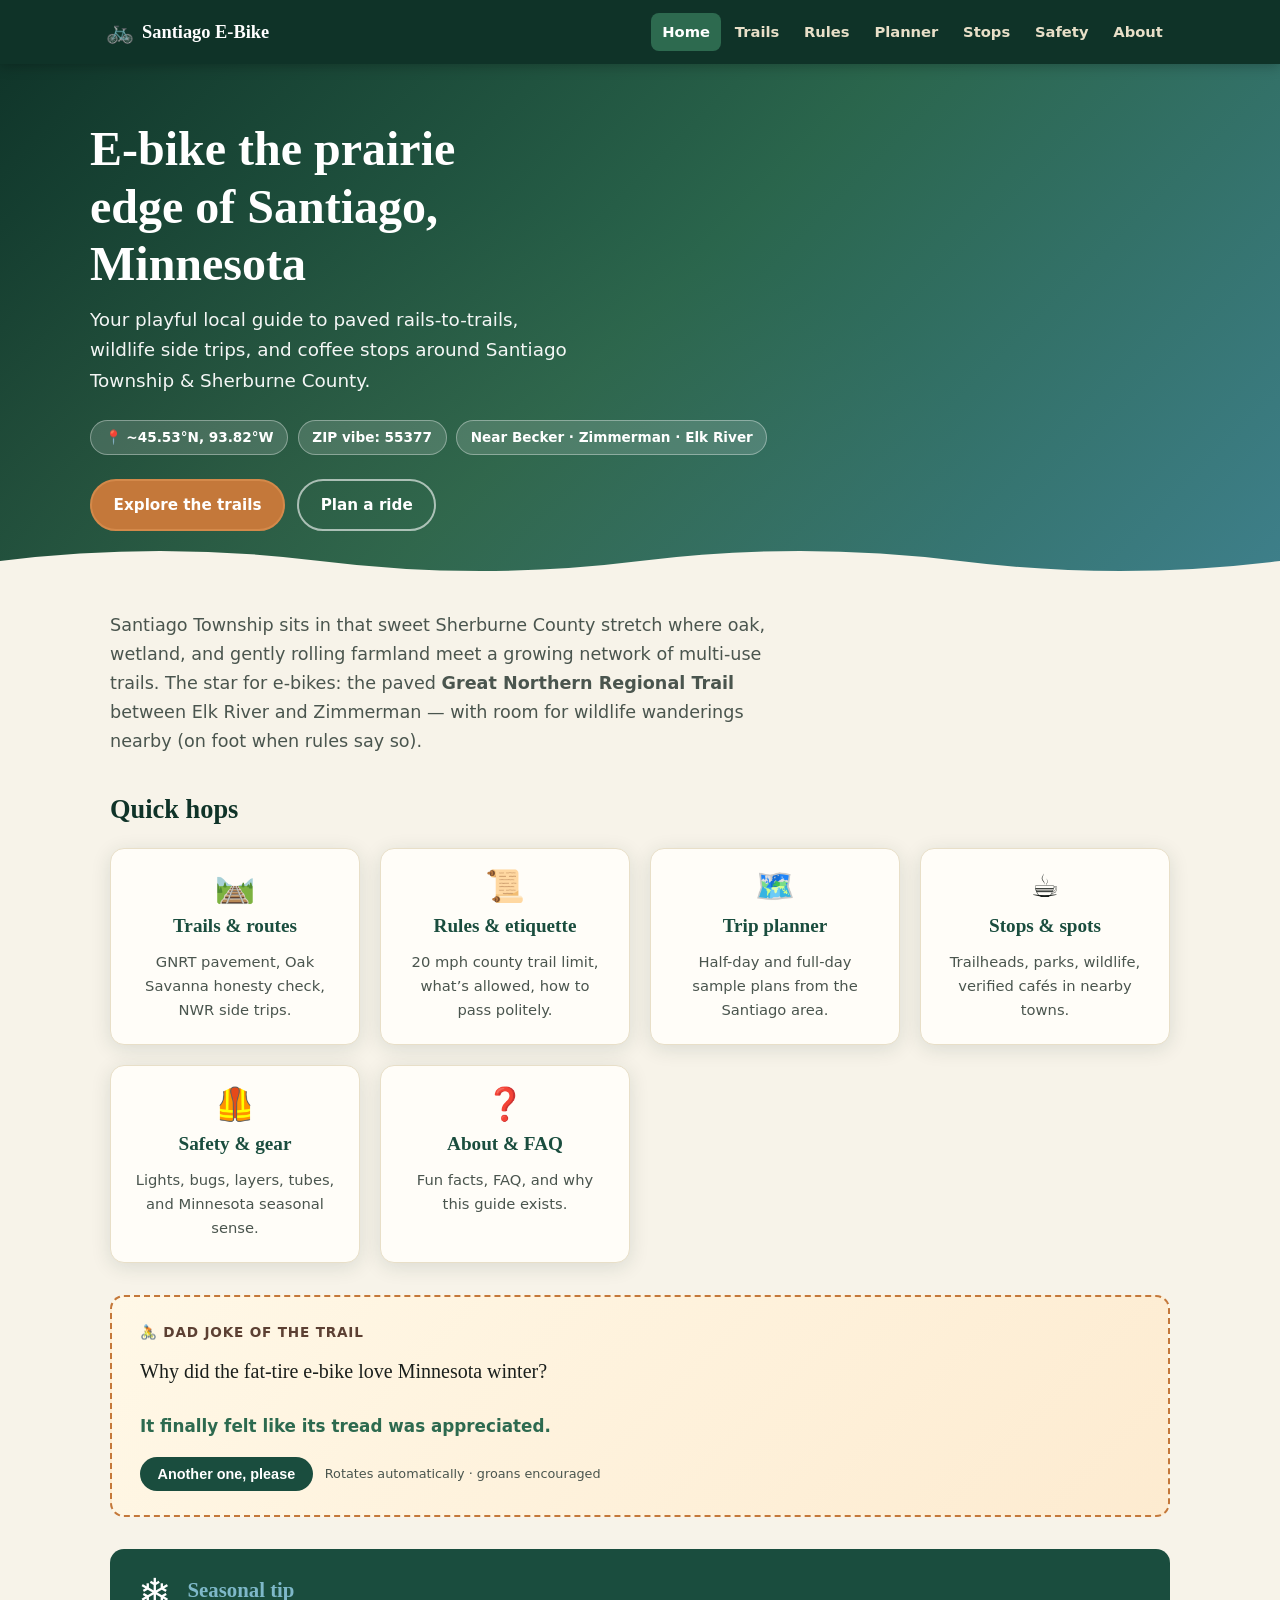
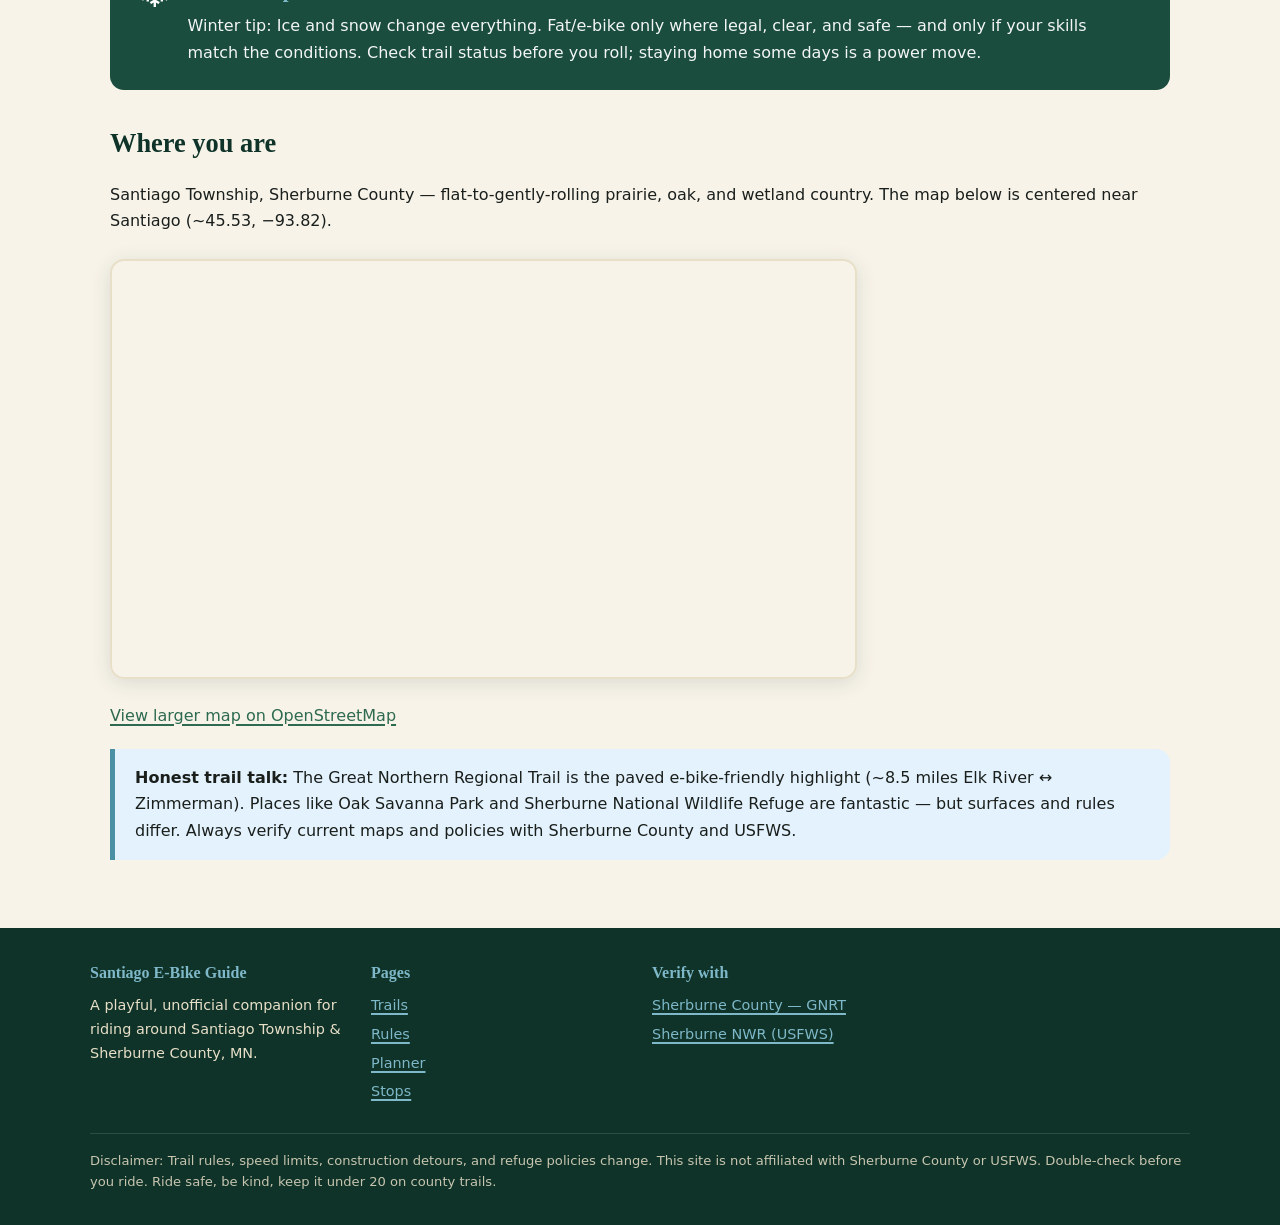
==== index.html @ 82b5d987 "Initial Santiago MN e-bike guide site Static multi-page guide for trails, rules, trip plans, and sto" ====
<!DOCTYPE html>
<html lang="en">
<head>
  <meta charset="UTF-8" />
  <meta name="viewport" content="width=device-width, initial-scale=1" />
  <meta name="description" content="Fun, practical guide to e-biking around Santiago Township and Sherburne County, Minnesota — Great Northern Regional Trail, rules, trip plans, and stops." />
  <title>Santiago E-Bike Guide | Sherburne County, MN</title>
  <link rel="stylesheet" href="styles.css" />
</head>
<body>
  <a class="skip-link" href="#main">Skip to content</a>
  <header class="site-header">
    <div class="nav-inner">
      <a class="logo" href="index.html"><span class="logo-bike" aria-hidden="true">🚲</span> Santiago E-Bike</a>
      <button class="nav-toggle" type="button" aria-expanded="false" aria-controls="site-nav" aria-label="Open menu">☰</button>
      <nav id="site-nav" aria-label="Primary">
        <ul class="nav-list">
          <li><a href="index.html" aria-current="page">Home</a></li>
          <li><a href="trails.html">Trails</a></li>
          <li><a href="rules.html">Rules</a></li>
          <li><a href="planner.html">Planner</a></li>
          <li><a href="stops.html">Stops</a></li>
          <li><a href="safety.html">Safety</a></li>
          <li><a href="about.html">About</a></li>
        </ul>
      </nav>
    </div>
  </header>

  <section class="hero" aria-labelledby="hero-title">
    <div class="hero-inner">
      <h1 id="hero-title">E-bike the prairie edge of Santiago, Minnesota</h1>
      <p class="tagline">Your playful local guide to paved rails-to-trails, wildlife side trips, and coffee stops around Santiago Township &amp; Sherburne County.</p>
      <div class="hero-meta">
        <span class="pill">📍 ~45.53°N, 93.82°W</span>
        <span class="pill">ZIP vibe: 55377</span>
        <span class="pill">Near Becker · Zimmerman · Elk River</span>
      </div>
      <div class="btn-row">
        <a class="btn btn-primary" href="trails.html">Explore the trails</a>
        <a class="btn btn-ghost" href="planner.html">Plan a ride</a>
      </div>
    </div>
  </section>

  <main id="main">
    <div class="wrap">
      <p class="lead">Santiago Township sits in that sweet Sherburne County stretch where oak, wetland, and gently rolling farmland meet a growing network of multi-use trails. The star for e-bikes: the paved <strong>Great Northern Regional Trail</strong> between Elk River and Zimmerman — with room for wildlife wanderings nearby (on foot when rules say so).</p>

      <h2>Quick hops</h2>
      <div class="grid grid-3 quick-links">
        <article class="card">
          <div class="card-icon" aria-hidden="true">🛤️</div>
          <h3><a href="trails.html">Trails &amp; routes</a></h3>
          <p>GNRT pavement, Oak Savanna honesty check, NWR side trips.</p>
        </article>
        <article class="card">
          <div class="card-icon" aria-hidden="true">📜</div>
          <h3><a href="rules.html">Rules &amp; etiquette</a></h3>
          <p>20 mph county trail limit, what’s allowed, how to pass politely.</p>
        </article>
        <article class="card">
          <div class="card-icon" aria-hidden="true">🗺️</div>
          <h3><a href="planner.html">Trip planner</a></h3>
          <p>Half-day and full-day sample plans from the Santiago area.</p>
        </article>
        <article class="card">
          <div class="card-icon" aria-hidden="true">☕</div>
          <h3><a href="stops.html">Stops &amp; spots</a></h3>
          <p>Trailheads, parks, wildlife, verified cafés in nearby towns.</p>
        </article>
        <article class="card">
          <div class="card-icon" aria-hidden="true">🦺</div>
          <h3><a href="safety.html">Safety &amp; gear</a></h3>
          <p>Lights, bugs, layers, tubes, and Minnesota seasonal sense.</p>
        </article>
        <article class="card">
          <div class="card-icon" aria-hidden="true">❓</div>
          <h3><a href="about.html">About &amp; FAQ</a></h3>
          <p>Fun facts, FAQ, and why this guide exists.</p>
        </article>
      </div>

      <div class="joke-box" role="region" aria-label="Dad joke of the trail" aria-live="polite">
        <p id="joke-setup" class="joke-text"></p>
        <p id="joke-punch" class="joke-punch"></p>
        <div class="joke-controls">
          <button type="button" class="joke-btn" id="joke-next">Another one, please</button>
          <span class="joke-hint">Rotates automatically · groans encouraged</span>
        </div>
      </div>

      <div class="seasonal" id="seasonal-tip">
        <div class="seasonal-icon" aria-hidden="true">🍂</div>
        <div>
          <h2>Seasonal tip</h2>
          <p id="seasonal-copy">Fall is prime time: cooler temps, fewer skeeters, and oak colors along the Great Northern. Pack a light layer, watch for leaf-slick pavement, and enjoy the prairie light. Spring? Expect mud on soft surfaces. Summer? Bug spray is not optional. Winter fat/e-bike only where legal, clear, and safe.</p>
        </div>
      </div>

      <h2>Where you are</h2>
      <p>Santiago Township, Sherburne County — flat-to-gently-rolling prairie, oak, and wetland country. The map below is centered near Santiago (~45.53, −93.82).</p>
      <div class="map-embed">
        <iframe
          title="OpenStreetMap centered on Santiago Township, Minnesota"
          loading="lazy"
          referrerpolicy="no-referrer-when-downgrade"
          src="https://www.openstreetmap.org/export/embed.html?bbox=-94.02%2C45.43%2C-93.62%2C45.63&amp;layer=mapnik&amp;marker=45.53%2C-93.82">
        </iframe>
      </div>
      <p><a href="https://www.openstreetmap.org/?mlat=45.53&amp;mlon=-93.82#map=11/45.53/-93.82" rel="noopener noreferrer" target="_blank">View larger map on OpenStreetMap</a></p>

      <div class="callout info">
        <strong>Honest trail talk:</strong> The Great Northern Regional Trail is the paved e-bike-friendly highlight (~8.5 miles Elk River ↔ Zimmerman). Places like Oak Savanna Park and Sherburne National Wildlife Refuge are fantastic — but surfaces and rules differ. Always verify current maps and policies with Sherburne County and USFWS.
      </div>
    </div>
  </main>

  <footer class="site-footer">
    <div class="wrap">
      <div>
        <h3>Santiago E-Bike Guide</h3>
        <p>A playful, unofficial companion for riding around Santiago Township &amp; Sherburne County, MN.</p>
      </div>
      <div>
        <h3>Pages</h3>
        <ul class="footer-nav">
          <li><a href="trails.html">Trails</a></li>
          <li><a href="rules.html">Rules</a></li>
          <li><a href="planner.html">Planner</a></li>
          <li><a href="stops.html">Stops</a></li>
        </ul>
      </div>
      <div>
        <h3>Verify with</h3>
        <ul class="footer-nav">
          <li><a href="https://www.co.sherburne.mn.us/1393/Great-Northern-Regional-Trail" rel="noopener noreferrer" target="_blank">Sherburne County — GNRT</a></li>
          <li><a href="https://www.fws.gov/refuge/sherburne" rel="noopener noreferrer" target="_blank">Sherburne NWR (USFWS)</a></li>
        </ul>
      </div>
      <p class="disclaimer">Disclaimer: Trail rules, speed limits, construction detours, and refuge policies change. This site is not affiliated with Sherburne County or USFWS. Double-check before you ride. Ride safe, be kind, keep it under 20 on county trails.</p>
    </div>
  </footer>
  <script src="nav.js"></script>
  <script src="jokes.js"></script>
  <script>
    (function () {
      var m = new Date().getMonth();
      var copy = document.getElementById("seasonal-copy");
      var icon = document.querySelector(".seasonal-icon");
      if (!copy) return;
      if (m >= 2 && m <= 4) {
        icon.textContent = "🌱";
        copy.textContent = "Spring tip: Pavement on the Great Northern is your friend; soft trails can be muddy after thaw. Watch for standing water near wetlands and bring a spare layer — Minnesota spring loves plot twists.";
      } else if (m >= 5 && m <= 7) {
        icon.textContent = "☀️";
        copy.textContent = "Summer tip: Heat + mosquitoes are the real climbs around here. Start early, pack water and DEET (or your preferred defense), and ease speed near busy walkers. Shade pockets along the GNRT feel like gifts.";
      } else if (m >= 8 && m <= 10) {
        icon.textContent = "🍂";
        copy.textContent = "Fall tip: Prime e-bike season — cooler temps, fewer bugs, oak colors. Watch for leaf-slick pavement and earlier dusk; bring lights. Perfect window for a GNRT out-and-back plus a café stop.";
      } else {
        icon.textContent = "❄️";
        copy.textContent = "Winter tip: Ice and snow change everything. Fat/e-bike only where legal, clear, and safe — and only if your skills match the conditions. Check trail status before you roll; staying home some days is a power move.";
      }
    })();
  </script>
</body>
</html>
---- styles.css ----
/* Santiago E-Bike Guide — Minnesota prairie greens, sky blues, warm trail accents */
:root {
  --pine: #1a4d3e;
  --pine-deep: #0f3328;
  --moss: #2d6a4f;
  --sage: #40916c;
  --sky: #4a90a4;
  --sky-light: #7eb8c9;
  --cream: #f7f3e9;
  --sand: #e8dfc8;
  --trail: #c4783a;
  --trail-hot: #d4894a;
  --bark: #5c4033;
  --ink: #1a1f1c;
  --muted: #4a554e;
  --white: #ffffff;
  --card: #fffdf8;
  --shadow: 0 4px 20px rgba(15, 51, 40, 0.12);
  --radius: 14px;
  --nav-h: 64px;
  --font: "Segoe UI", system-ui, -apple-system, sans-serif;
  --display: Georgia, "Palatino Linotype", "Book Antiqua", serif;
}

*, *::before, *::after { box-sizing: border-box; margin: 0; padding: 0; }

html { scroll-behavior: smooth; }

body {
  font-family: var(--font);
  color: var(--ink);
  background: var(--cream);
  line-height: 1.65;
  min-height: 100vh;
  display: flex;
  flex-direction: column;
}

img { max-width: 100%; height: auto; display: block; }
a { color: var(--moss); text-decoration-thickness: 2px; text-underline-offset: 3px; }
a:hover { color: var(--trail); }
a:focus-visible, button:focus-visible, summary:focus-visible {
  outline: 3px solid var(--trail);
  outline-offset: 3px;
}

.skip-link {
  position: absolute;
  left: -9999px;
  top: 0;
  background: var(--pine);
  color: var(--white);
  padding: 0.75rem 1.25rem;
  z-index: 1000;
  border-radius: 0 0 8px 0;
}
.skip-link:focus { left: 0; }

/* ——— Sticky nav ——— */
.site-header {
  position: sticky;
  top: 0;
  z-index: 100;
  background: var(--pine-deep);
  color: var(--white);
  box-shadow: 0 2px 12px rgba(0,0,0,0.25);
}

.nav-inner {
  max-width: 1100px;
  margin: 0 auto;
  padding: 0 1rem;
  height: var(--nav-h);
  display: flex;
  align-items: center;
  justify-content: space-between;
  gap: 1rem;
}

.logo {
  font-family: var(--display);
  font-size: 1.15rem;
  font-weight: 700;
  color: var(--white);
  text-decoration: none;
  display: flex;
  align-items: center;
  gap: 0.5rem;
  white-space: nowrap;
}
.logo:hover { color: var(--sky-light); }
.logo-bike { font-size: 1.4rem; }

.nav-toggle {
  display: none;
  background: transparent;
  border: 2px solid var(--sky-light);
  color: var(--white);
  padding: 0.4rem 0.7rem;
  border-radius: 8px;
  cursor: pointer;
  font-size: 1.1rem;
  line-height: 1;
}

.nav-toggle[aria-expanded="true"] { background: var(--moss); }

.nav-list {
  display: flex;
  list-style: none;
  gap: 0.15rem;
  flex-wrap: wrap;
  align-items: center;
}

.nav-list a {
  color: var(--sand);
  text-decoration: none;
  padding: 0.45rem 0.7rem;
  border-radius: 8px;
  font-size: 0.92rem;
  font-weight: 600;
  display: block;
}
.nav-list a:hover,
.nav-list a[aria-current="page"] {
  background: var(--moss);
  color: var(--white);
}

@media (max-width: 860px) {
  .nav-toggle { display: block; }
  .nav-list {
    display: none;
    position: absolute;
    top: var(--nav-h);
    left: 0;
    right: 0;
    background: var(--pine);
    flex-direction: column;
    padding: 0.75rem;
    gap: 0.25rem;
    box-shadow: 0 8px 20px rgba(0,0,0,0.3);
  }
  .nav-list.open { display: flex; }
  .nav-list a { padding: 0.75rem 1rem; width: 100%; }
}

/* ——— Layout ——— */
main { flex: 1; }
.wrap {
  max-width: 1100px;
  margin: 0 auto;
  padding: 2rem 1.25rem 3rem;
}

.hero {
  background:
    linear-gradient(135deg, rgba(15,51,40,0.92) 0%, rgba(45,106,79,0.85) 50%, rgba(74,144,164,0.75) 100%),
    radial-gradient(ellipse at 20% 80%, rgba(196,120,58,0.35), transparent 50%),
    var(--pine);
  color: var(--white);
  padding: 3.5rem 1.25rem 3rem;
  position: relative;
  overflow: hidden;
}
.hero::after {
  content: "";
  position: absolute;
  bottom: -2px;
  left: 0;
  right: 0;
  height: 40px;
  background: url("data:image/svg+xml,%3Csvg xmlns='http://www.w3.org/2000/svg' viewBox='0 0 1200 40' preserveAspectRatio='none'%3E%3Cpath d='M0,20 Q150,0 300,20 T600,20 T900,20 T1200,20 L1200,40 L0,40 Z' fill='%23f7f3e9'/%3E%3C/svg%3E") no-repeat bottom / 100% 100%;
}
.hero-inner { max-width: 1100px; margin: 0 auto; position: relative; z-index: 1; }
.hero h1 {
  font-family: var(--display);
  font-size: clamp(1.9rem, 4.5vw, 3rem);
  line-height: 1.2;
  margin-bottom: 0.75rem;
  max-width: 18ch;
}
.hero .tagline {
  font-size: 1.15rem;
  max-width: 42ch;
  opacity: 0.95;
  margin-bottom: 1.5rem;
}
.hero-meta {
  display: flex;
  flex-wrap: wrap;
  gap: 0.6rem;
  margin-bottom: 1.5rem;
}
.pill {
  background: rgba(255,255,255,0.15);
  border: 1px solid rgba(255,255,255,0.35);
  padding: 0.35rem 0.85rem;
  border-radius: 999px;
  font-size: 0.85rem;
  font-weight: 600;
}
.btn-row { display: flex; flex-wrap: wrap; gap: 0.75rem; }
.btn {
  display: inline-block;
  padding: 0.7rem 1.35rem;
  border-radius: 999px;
  font-weight: 700;
  text-decoration: none;
  border: 2px solid transparent;
  cursor: pointer;
  font-size: 0.95rem;
  transition: transform 0.15s, background 0.15s;
}
.btn:hover { transform: translateY(-2px); }
.btn-primary {
  background: var(--trail);
  color: var(--white);
  border-color: var(--trail-hot);
}
.btn-primary:hover { background: var(--trail-hot); color: var(--white); }
.btn-ghost {
  background: transparent;
  color: var(--white);
  border-color: rgba(255,255,255,0.6);
}
.btn-ghost:hover { background: rgba(255,255,255,0.12); color: var(--white); }
.btn-outline {
  background: transparent;
  color: var(--pine);
  border-color: var(--pine);
}
.btn-outline:hover { background: var(--pine); color: var(--white); }

.page-hero {
  background: linear-gradient(120deg, var(--pine-deep), var(--moss));
  color: var(--white);
  padding: 2.25rem 1.25rem 2rem;
}
.page-hero .wrap { padding-top: 0; padding-bottom: 0; }
.page-hero h1 {
  font-family: var(--display);
  font-size: clamp(1.6rem, 3.5vw, 2.4rem);
  margin-bottom: 0.4rem;
}
.page-hero p { opacity: 0.92; max-width: 55ch; }

h2 {
  font-family: var(--display);
  color: var(--pine-deep);
  font-size: 1.65rem;
  margin: 2rem 0 1rem;
}
h3 {
  font-family: var(--display);
  color: var(--pine);
  font-size: 1.2rem;
  margin: 0 0 0.5rem;
}

.lead { font-size: 1.1rem; color: var(--muted); max-width: 60ch; margin-bottom: 1.5rem; }

.grid {
  display: grid;
  gap: 1.25rem;
}
.grid-2 { grid-template-columns: repeat(auto-fit, minmax(280px, 1fr)); }
.grid-3 { grid-template-columns: repeat(auto-fit, minmax(240px, 1fr)); }

.card {
  background: var(--card);
  border: 1px solid var(--sand);
  border-radius: var(--radius);
  padding: 1.35rem 1.4rem;
  box-shadow: var(--shadow);
  transition: transform 0.15s, box-shadow 0.15s;
}
.card:hover { transform: translateY(-3px); box-shadow: 0 8px 28px rgba(15,51,40,0.16); }
.card-icon {
  font-size: 2rem;
  margin-bottom: 0.5rem;
  line-height: 1;
}
.card h3 a { text-decoration: none; color: inherit; }
.card h3 a:hover { color: var(--trail); }
.card .badge {
  display: inline-block;
  font-size: 0.75rem;
  font-weight: 700;
  text-transform: uppercase;
  letter-spacing: 0.04em;
  padding: 0.2rem 0.55rem;
  border-radius: 6px;
  margin-bottom: 0.6rem;
}
.badge-paved { background: #d4edda; color: #155724; }
.badge-natural { background: #fff3cd; color: #856404; }
.badge-mix { background: #cce5ff; color: #004085; }
.badge-check { background: #e2e3e5; color: #383d41; }

.meta-list {
  list-style: none;
  margin: 0.75rem 0;
  font-size: 0.92rem;
  color: var(--muted);
}
.meta-list li {
  padding: 0.25rem 0;
  padding-left: 1.4rem;
  position: relative;
}
.meta-list li::before {
  content: "→";
  position: absolute;
  left: 0;
  color: var(--trail);
  font-weight: 700;
}

.quick-links .card { text-align: center; }
.quick-links .card p { font-size: 0.92rem; color: var(--muted); }

/* Dad joke widget */
.joke-box {
  background: linear-gradient(135deg, #fff8e7, #fdebd0);
  border: 2px dashed var(--trail);
  border-radius: var(--radius);
  padding: 1.5rem 1.75rem;
  margin: 2rem 0;
  position: relative;
}
.joke-box::before {
  content: "🚴 Dad Joke of the Trail";
  display: block;
  font-weight: 800;
  color: var(--bark);
  font-size: 0.85rem;
  text-transform: uppercase;
  letter-spacing: 0.06em;
  margin-bottom: 0.75rem;
}
.joke-text {
  font-family: var(--display);
  font-size: 1.25rem;
  color: var(--ink);
  margin-bottom: 0.5rem;
  min-height: 2.5em;
}
.joke-punch {
  font-size: 1.05rem;
  color: var(--moss);
  font-weight: 600;
  min-height: 1.5em;
}
.joke-controls {
  margin-top: 1rem;
  display: flex;
  gap: 0.75rem;
  flex-wrap: wrap;
  align-items: center;
}
.joke-btn {
  background: var(--pine);
  color: var(--white);
  border: none;
  padding: 0.55rem 1.1rem;
  border-radius: 999px;
  font-weight: 700;
  cursor: pointer;
  font-size: 0.9rem;
}
.joke-btn:hover { background: var(--moss); }
.joke-hint { font-size: 0.8rem; color: var(--muted); }

.seasonal {
  background: var(--pine);
  color: var(--white);
  border-radius: var(--radius);
  padding: 1.5rem 1.75rem;
  display: grid;
  gap: 1rem;
  grid-template-columns: auto 1fr;
  align-items: start;
}
.seasonal-icon { font-size: 2.5rem; line-height: 1; }
.seasonal h2 { color: var(--sky-light); margin: 0 0 0.4rem; font-size: 1.3rem; }
.seasonal p { margin: 0; opacity: 0.95; }

.map-embed {
  border-radius: var(--radius);
  overflow: hidden;
  border: 2px solid var(--sand);
  box-shadow: var(--shadow);
  margin: 1.5rem 0;
  aspect-ratio: 16 / 9;
  max-height: 420px;
}
.map-embed iframe {
  width: 100%;
  height: 100%;
  border: 0;
  min-height: 280px;
}

.callout {
  background: #e8f5e9;
  border-left: 5px solid var(--sage);
  padding: 1rem 1.25rem;
  border-radius: 0 var(--radius) var(--radius) 0;
  margin: 1.25rem 0;
}
.callout.warn {
  background: #fff8e1;
  border-left-color: var(--trail);
}
.callout.info {
  background: #e3f2fd;
  border-left-color: var(--sky);
}

.plan {
  border-top: 4px solid var(--trail);
}
.plan-steps {
  counter-reset: step;
  list-style: none;
  margin: 1rem 0;
}
.plan-steps li {
  counter-increment: step;
  padding: 0.75rem 0 0.75rem 3rem;
  position: relative;
  border-bottom: 1px solid var(--sand);
}
.plan-steps li::before {
  content: counter(step);
  position: absolute;
  left: 0;
  top: 0.7rem;
  width: 2rem;
  height: 2rem;
  background: var(--moss);
  color: white;
  border-radius: 50%;
  display: flex;
  align-items: center;
  justify-content: center;
  font-weight: 800;
  font-size: 0.9rem;
}

.checklist {
  list-style: none;
  columns: 2;
  column-gap: 2rem;
}
.checklist li {
  break-inside: avoid;
  padding: 0.4rem 0 0.4rem 1.75rem;
  position: relative;
}
.checklist li::before {
  content: "✓";
  position: absolute;
  left: 0;
  color: var(--sage);
  font-weight: 800;
}
@media (max-width: 560px) {
  .checklist { columns: 1; }
  .seasonal { grid-template-columns: 1fr; }
}

.faq details {
  background: var(--card);
  border: 1px solid var(--sand);
  border-radius: 10px;
  margin-bottom: 0.6rem;
  padding: 0.85rem 1.1rem;
}
.faq summary {
  font-weight: 700;
  cursor: pointer;
  color: var(--pine);
}
.faq details[open] summary { margin-bottom: 0.5rem; }
.faq details p { color: var(--muted); }

.fun-facts {
  display: grid;
  gap: 1rem;
  grid-template-columns: repeat(auto-fit, minmax(200px, 1fr));
}
.fun-fact {
  background: var(--pine);
  color: var(--white);
  border-radius: var(--radius);
  padding: 1.25rem;
  text-align: center;
}
.fun-fact strong {
  display: block;
  font-size: 1.8rem;
  font-family: var(--display);
  color: var(--sky-light);
  margin-bottom: 0.25rem;
}

table.rules {
  width: 100%;
  border-collapse: collapse;
  background: var(--card);
  border-radius: var(--radius);
  overflow: hidden;
  box-shadow: var(--shadow);
  margin: 1rem 0 1.5rem;
}
table.rules th,
table.rules td {
  text-align: left;
  padding: 0.85rem 1rem;
  border-bottom: 1px solid var(--sand);
}
table.rules th {
  background: var(--pine);
  color: var(--white);
  font-size: 0.9rem;
}
table.rules tr:last-child td { border-bottom: none; }
table.rules .yes { color: #155724; font-weight: 700; }
table.rules .no { color: #721c24; font-weight: 700; }

.site-footer {
  background: var(--pine-deep);
  color: var(--sand);
  padding: 2rem 1.25rem;
  margin-top: auto;
  font-size: 0.9rem;
}
.site-footer .wrap {
  padding: 0;
  display: grid;
  gap: 1.5rem;
  grid-template-columns: repeat(auto-fit, minmax(220px, 1fr));
}
.site-footer h3 { color: var(--sky-light); font-size: 1rem; margin-bottom: 0.5rem; }
.site-footer a { color: var(--sky-light); }
.site-footer a:hover { color: var(--white); }
.site-footer .disclaimer {
  grid-column: 1 / -1;
  border-top: 1px solid rgba(255,255,255,0.15);
  padding-top: 1rem;
  font-size: 0.82rem;
  opacity: 0.85;
}
.footer-nav { list-style: none; }
.footer-nav li { margin: 0.3rem 0; }

.sr-only {
  position: absolute;
  width: 1px;
  height: 1px;
  padding: 0;
  margin: -1px;
  overflow: hidden;
  clip: rect(0,0,0,0);
  border: 0;
}
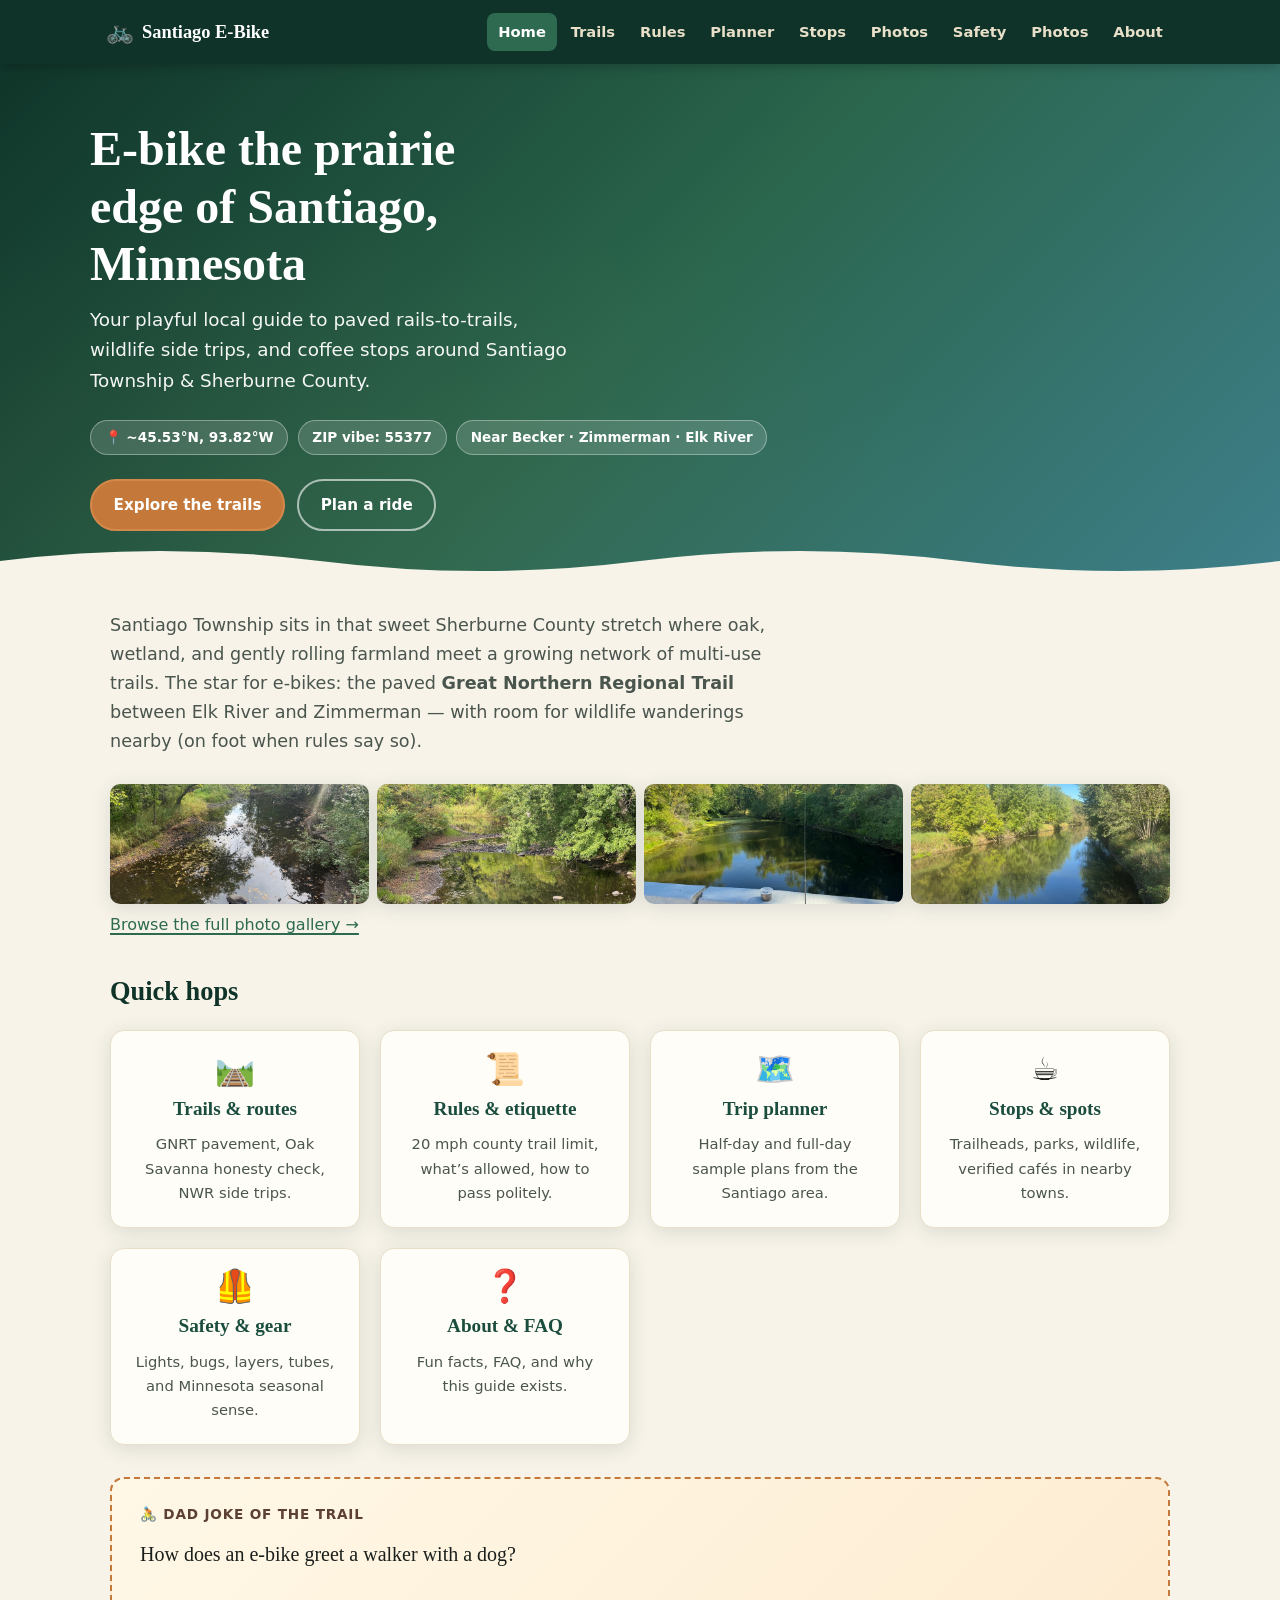
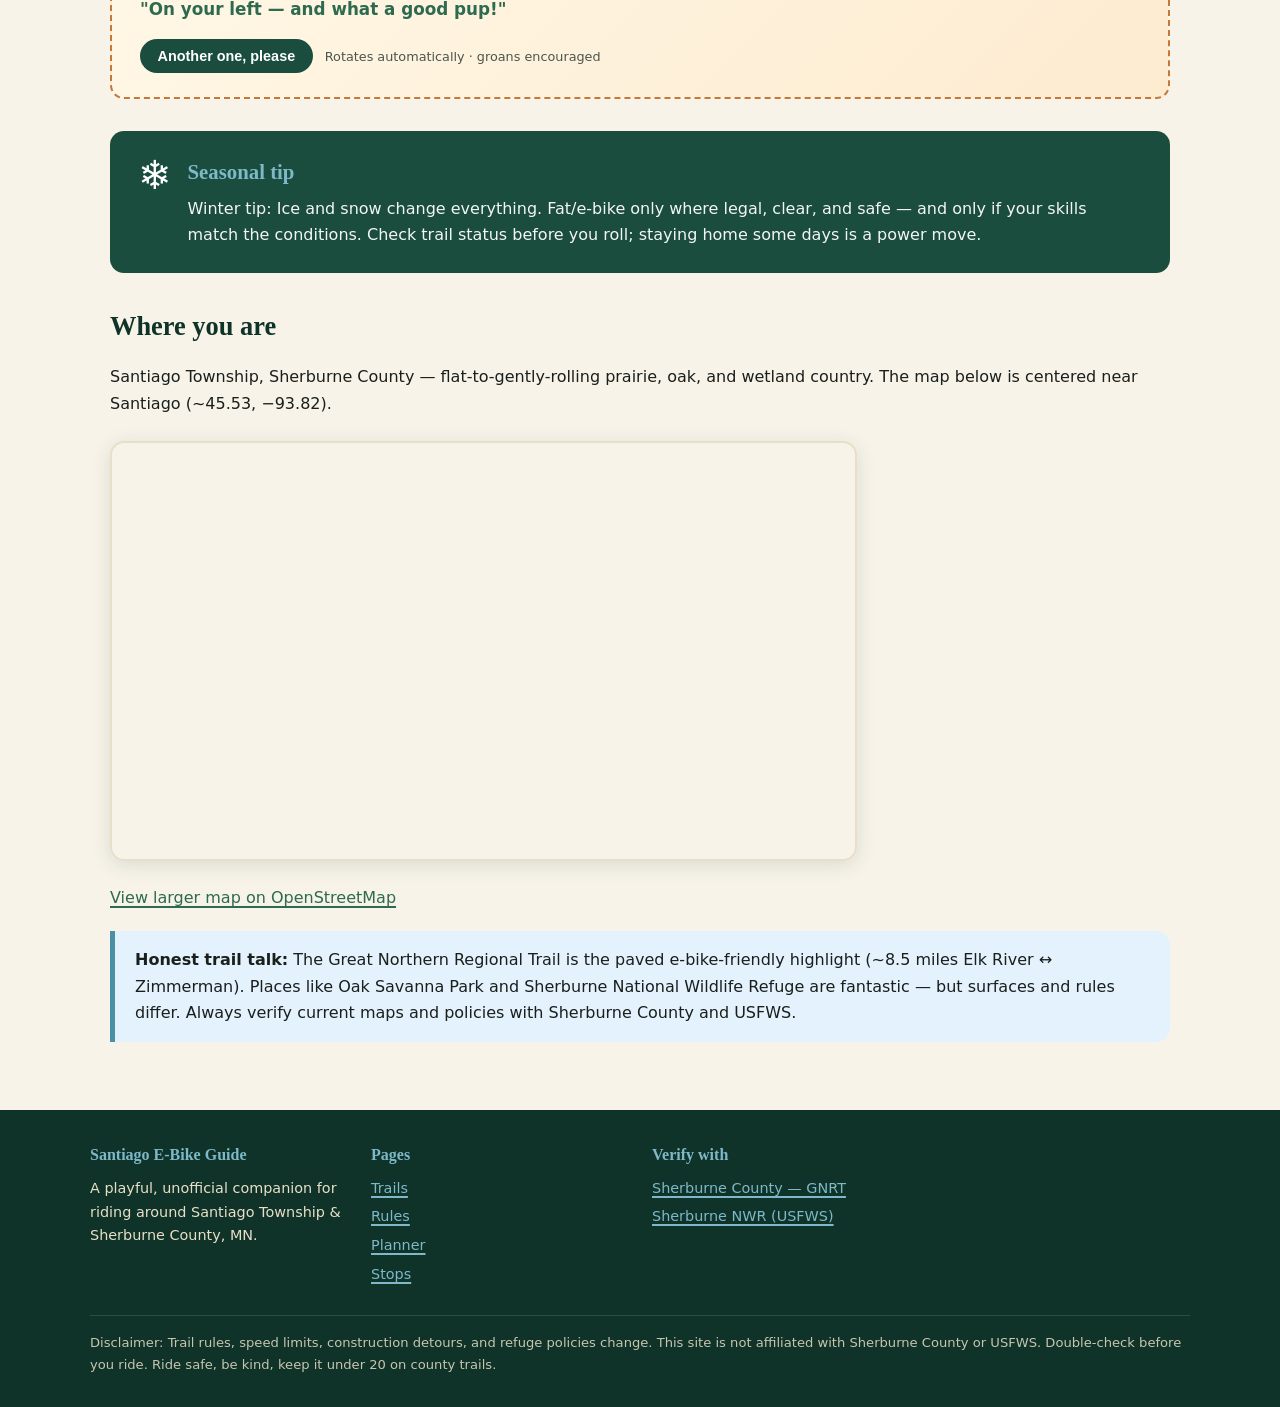
==== commit f551569d: "Add local photo gallery from ride photos Compress and publish four user photos with a Photos page, h" ====
--- a/index.html
+++ b/index.html
@@ -20,7 +20,9 @@
           <li><a href="rules.html">Rules</a></li>
           <li><a href="planner.html">Planner</a></li>
           <li><a href="stops.html">Stops</a></li>
+          <li><a href="photos.html">Photos</a></li>
           <li><a href="safety.html">Safety</a></li>
+          <li><a href="photos.html">Photos</a></li>
           <li><a href="about.html">About</a></li>
         </ul>
       </nav>
@@ -46,6 +48,15 @@
   <main id="main">
     <div class="wrap">
       <p class="lead">Santiago Township sits in that sweet Sherburne County stretch where oak, wetland, and gently rolling farmland meet a growing network of multi-use trails. The star for e-bikes: the paved <strong>Great Northern Regional Trail</strong> between Elk River and Zimmerman — with room for wildlife wanderings nearby (on foot when rules say so).</p>
+
+      <div class="hero-photo-strip" aria-label="Photo highlights">
+        <a href="photos.html"><img src="photos/creek-sunbeam.jpg" alt="Creek with sunbeam through trees" width="400" height="300" loading="lazy" /></a>
+        <a href="photos.html"><img src="photos/creek-woods.jpg" alt="Wooded stream reflecting green leaves" width="400" height="300" loading="lazy" /></a>
+        <a href="photos.html"><img src="photos/bridge-fishing.jpg" alt="Fishing gear on a bridge overlooking a river" width="400" height="300" loading="lazy" /></a>
+        <a href="photos.html"><img src="photos/river-overlook.jpg" alt="River overlook with blue sky reflections" width="400" height="300" loading="lazy" /></a>
+      </div>
+      <p style="margin-bottom:1.75rem"><a href="photos.html">Browse the full photo gallery →</a></p>
+
 
       <h2>Quick hops</h2>
       <div class="grid grid-3 quick-links">
--- a/styles.css
+++ b/styles.css
@@ -567,3 +567,67 @@
   clip: rect(0,0,0,0);
   border: 0;
 }
+
+/* ——— Photo gallery ——— */
+.photo-gallery {
+  display: grid;
+  grid-template-columns: repeat(auto-fit, minmax(260px, 1fr));
+  gap: 1.25rem;
+  margin: 1.5rem 0 2rem;
+}
+.photo-card {
+  background: var(--card);
+  border-radius: var(--radius);
+  overflow: hidden;
+  box-shadow: var(--shadow);
+  border: 1px solid var(--sand);
+}
+.photo-card a {
+  display: block;
+  text-decoration: none;
+  color: inherit;
+}
+.photo-card img {
+  width: 100%;
+  aspect-ratio: 4 / 3;
+  object-fit: cover;
+  background: var(--sand);
+}
+.photo-card figcaption {
+  padding: 0.85rem 1rem 1.1rem;
+  font-size: 0.95rem;
+  color: var(--muted);
+}
+.photo-card h3 {
+  font-family: var(--display);
+  font-size: 1.15rem;
+  color: var(--pine-deep);
+  margin-bottom: 0.25rem;
+}
+.hero-photo-strip {
+  display: grid;
+  grid-template-columns: repeat(4, 1fr);
+  gap: 0.5rem;
+  margin: 1.75rem 0 0.5rem;
+}
+.hero-photo-strip a {
+  display: block;
+  border-radius: 10px;
+  overflow: hidden;
+  box-shadow: var(--shadow);
+}
+.hero-photo-strip img {
+  width: 100%;
+  height: 120px;
+  object-fit: cover;
+  transition: transform 0.25s ease;
+}
+.hero-photo-strip a:hover img {
+  transform: scale(1.04);
+}
+@media (max-width: 720px) {
+  .hero-photo-strip {
+    grid-template-columns: repeat(2, 1fr);
+  }
+  .hero-photo-strip img { height: 100px; }
+}
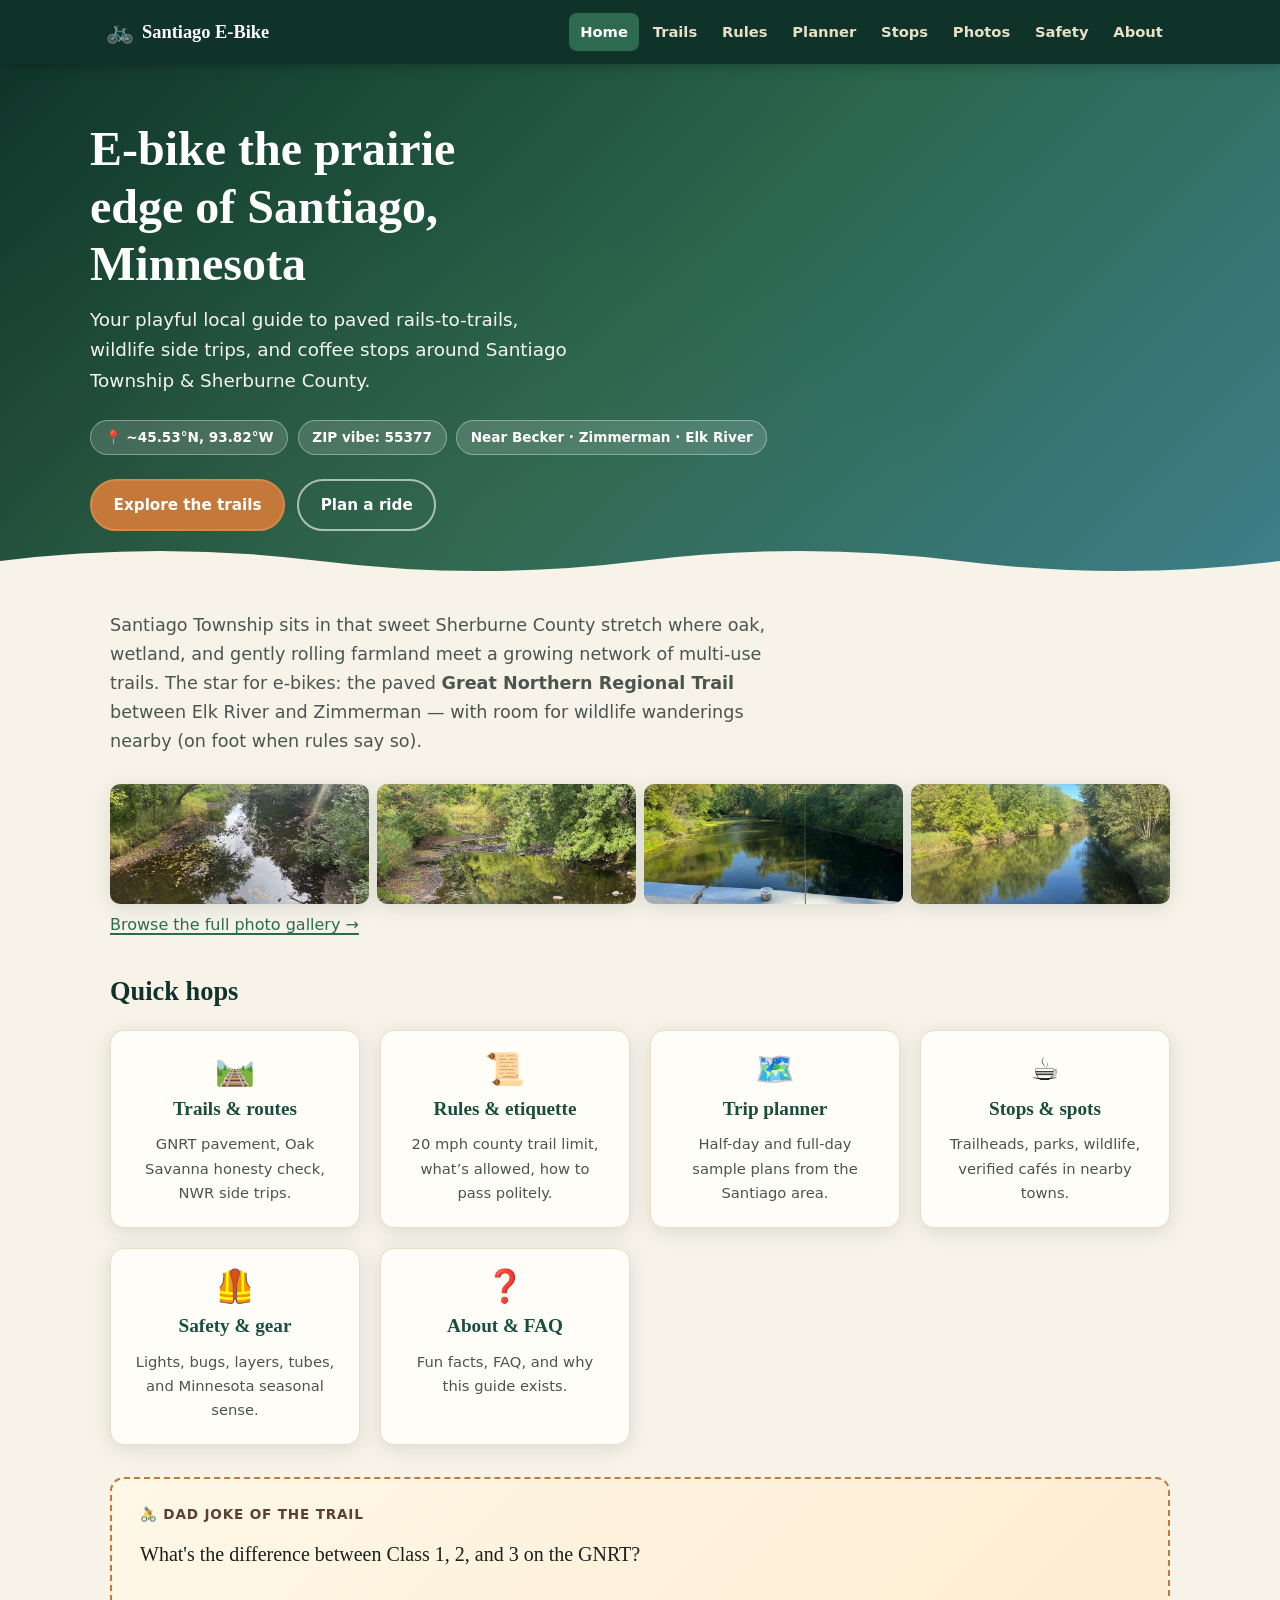
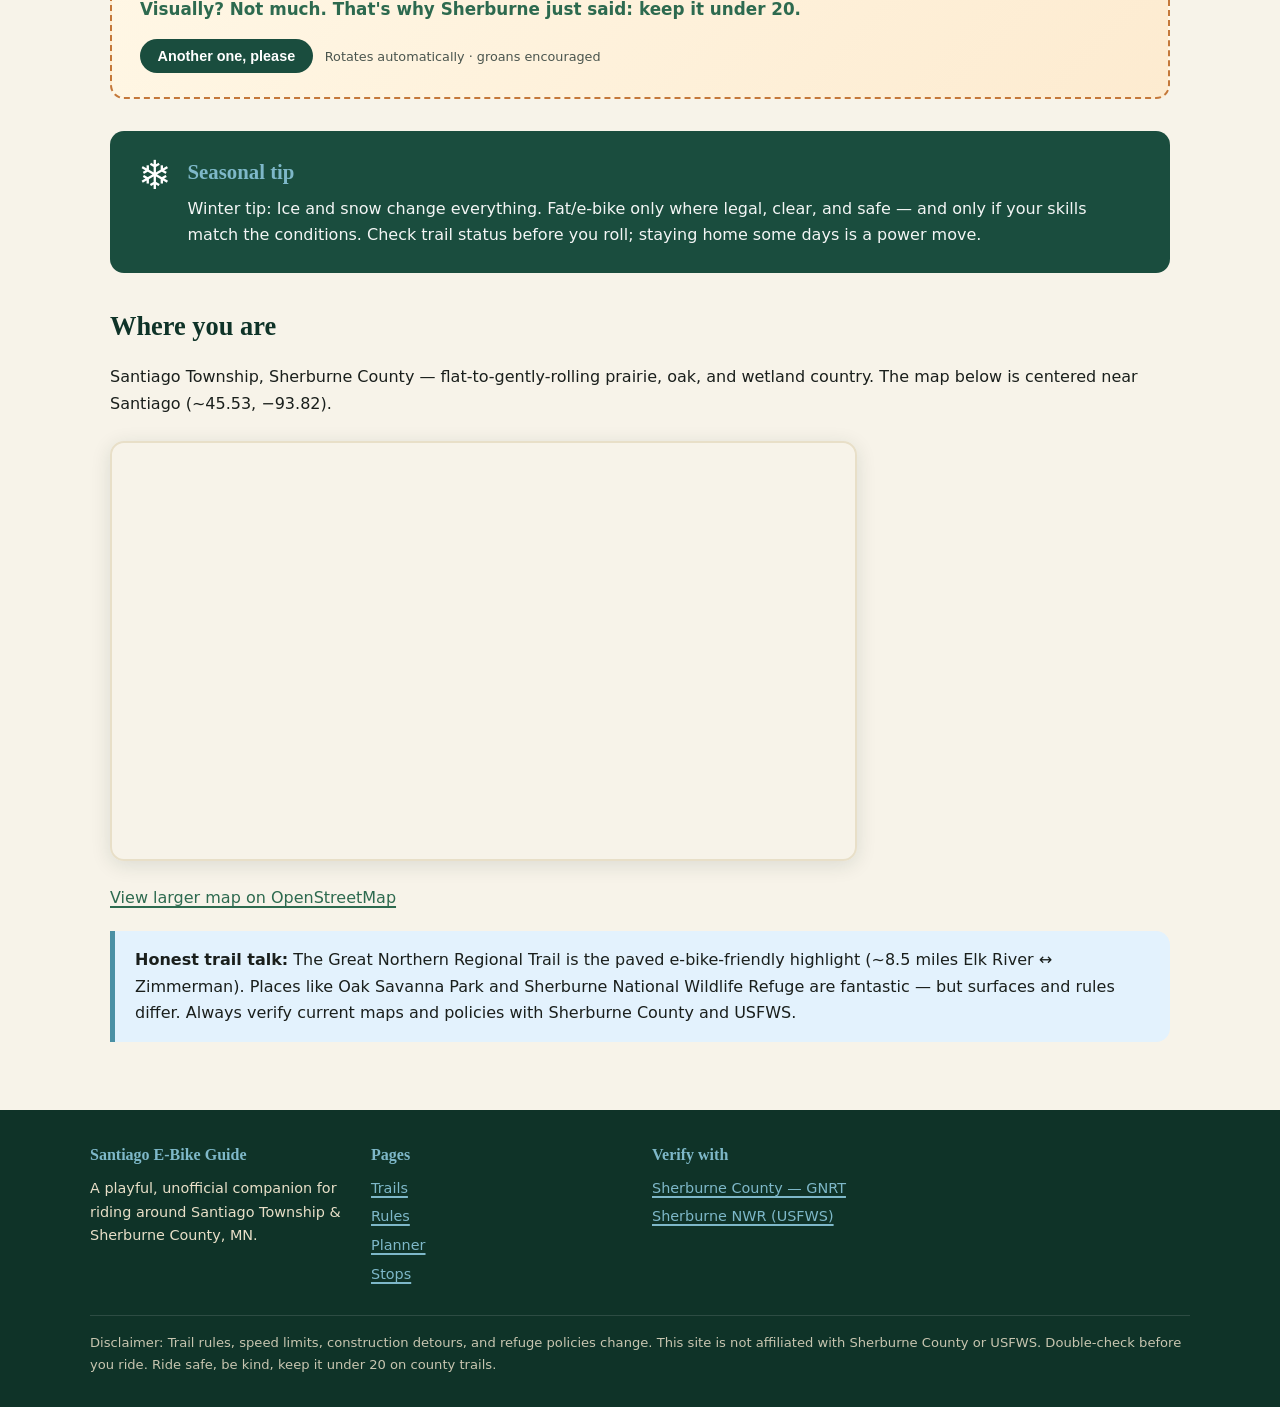
==== commit 16383381: "Fix Photos nav order and remove duplicate link" ====
--- a/index.html
+++ b/index.html
@@ -22,7 +22,6 @@
           <li><a href="stops.html">Stops</a></li>
           <li><a href="photos.html">Photos</a></li>
           <li><a href="safety.html">Safety</a></li>
-          <li><a href="photos.html">Photos</a></li>
           <li><a href="about.html">About</a></li>
         </ul>
       </nav>
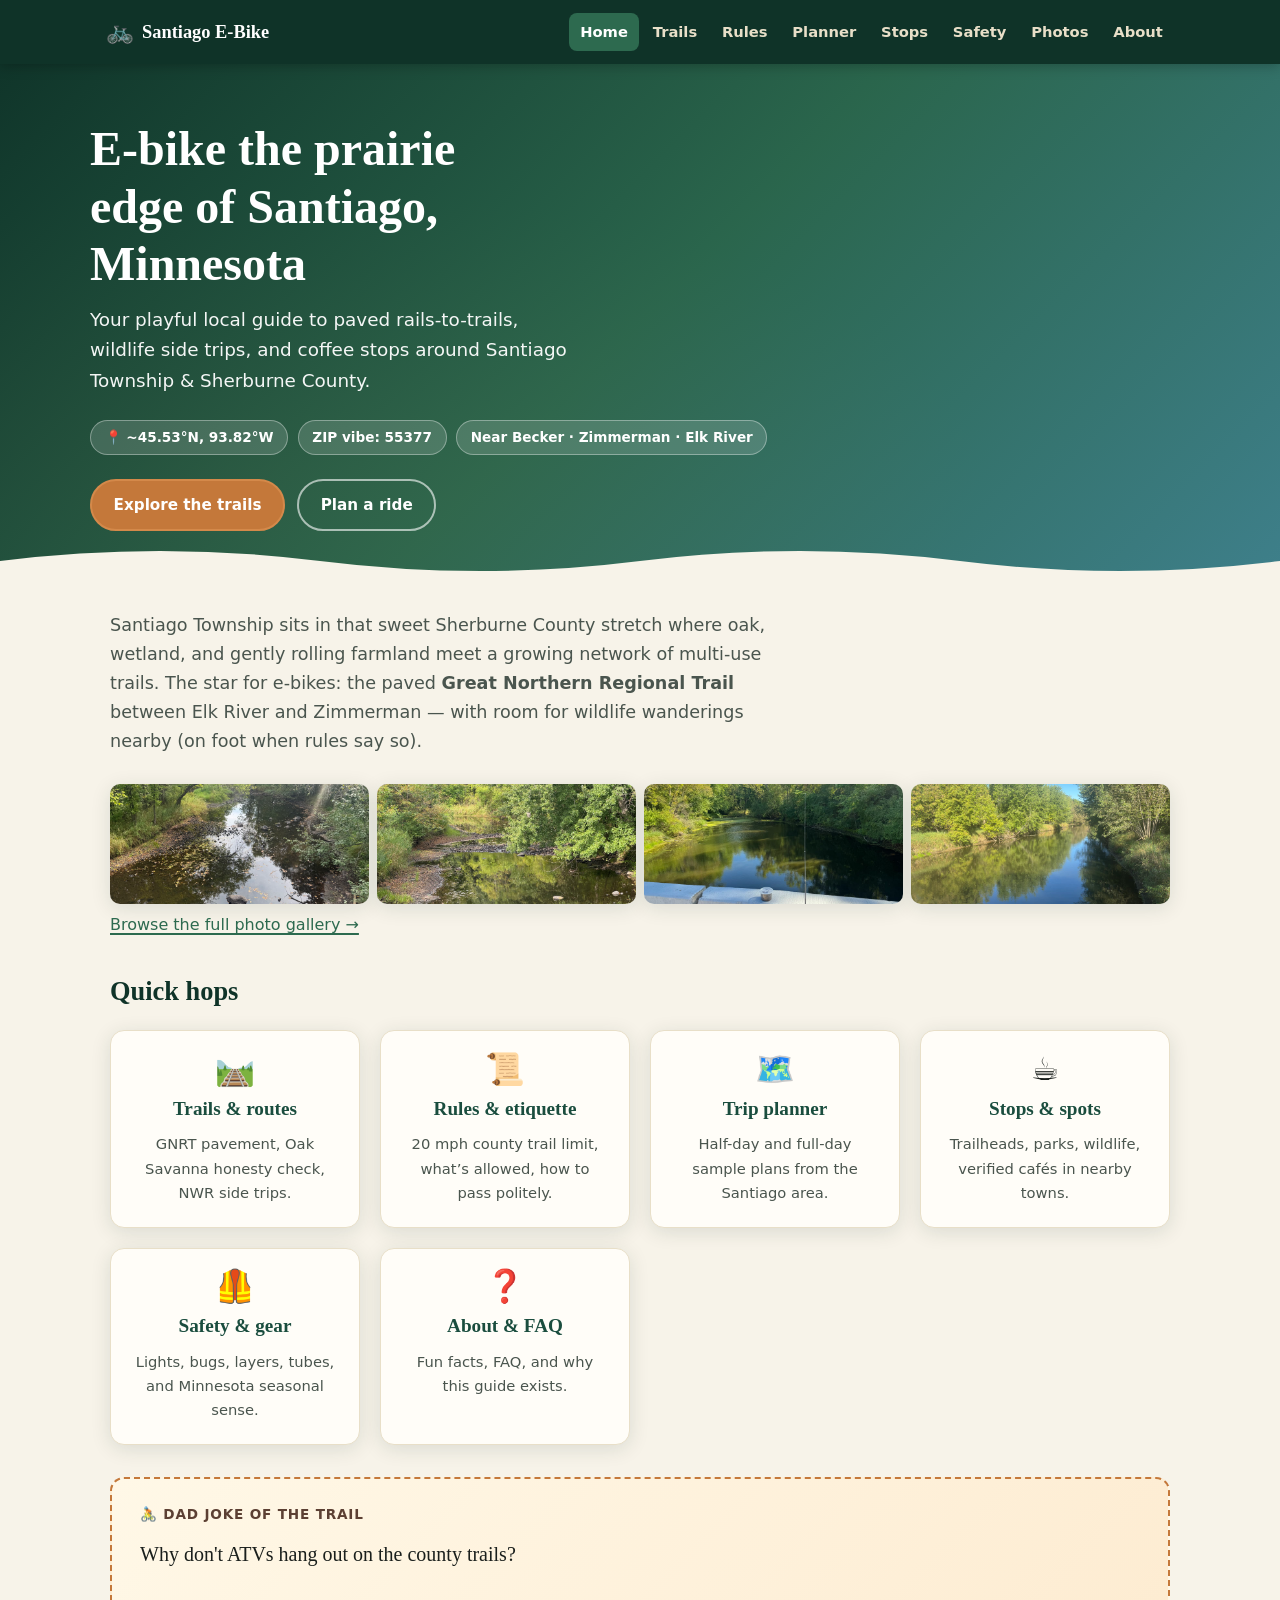
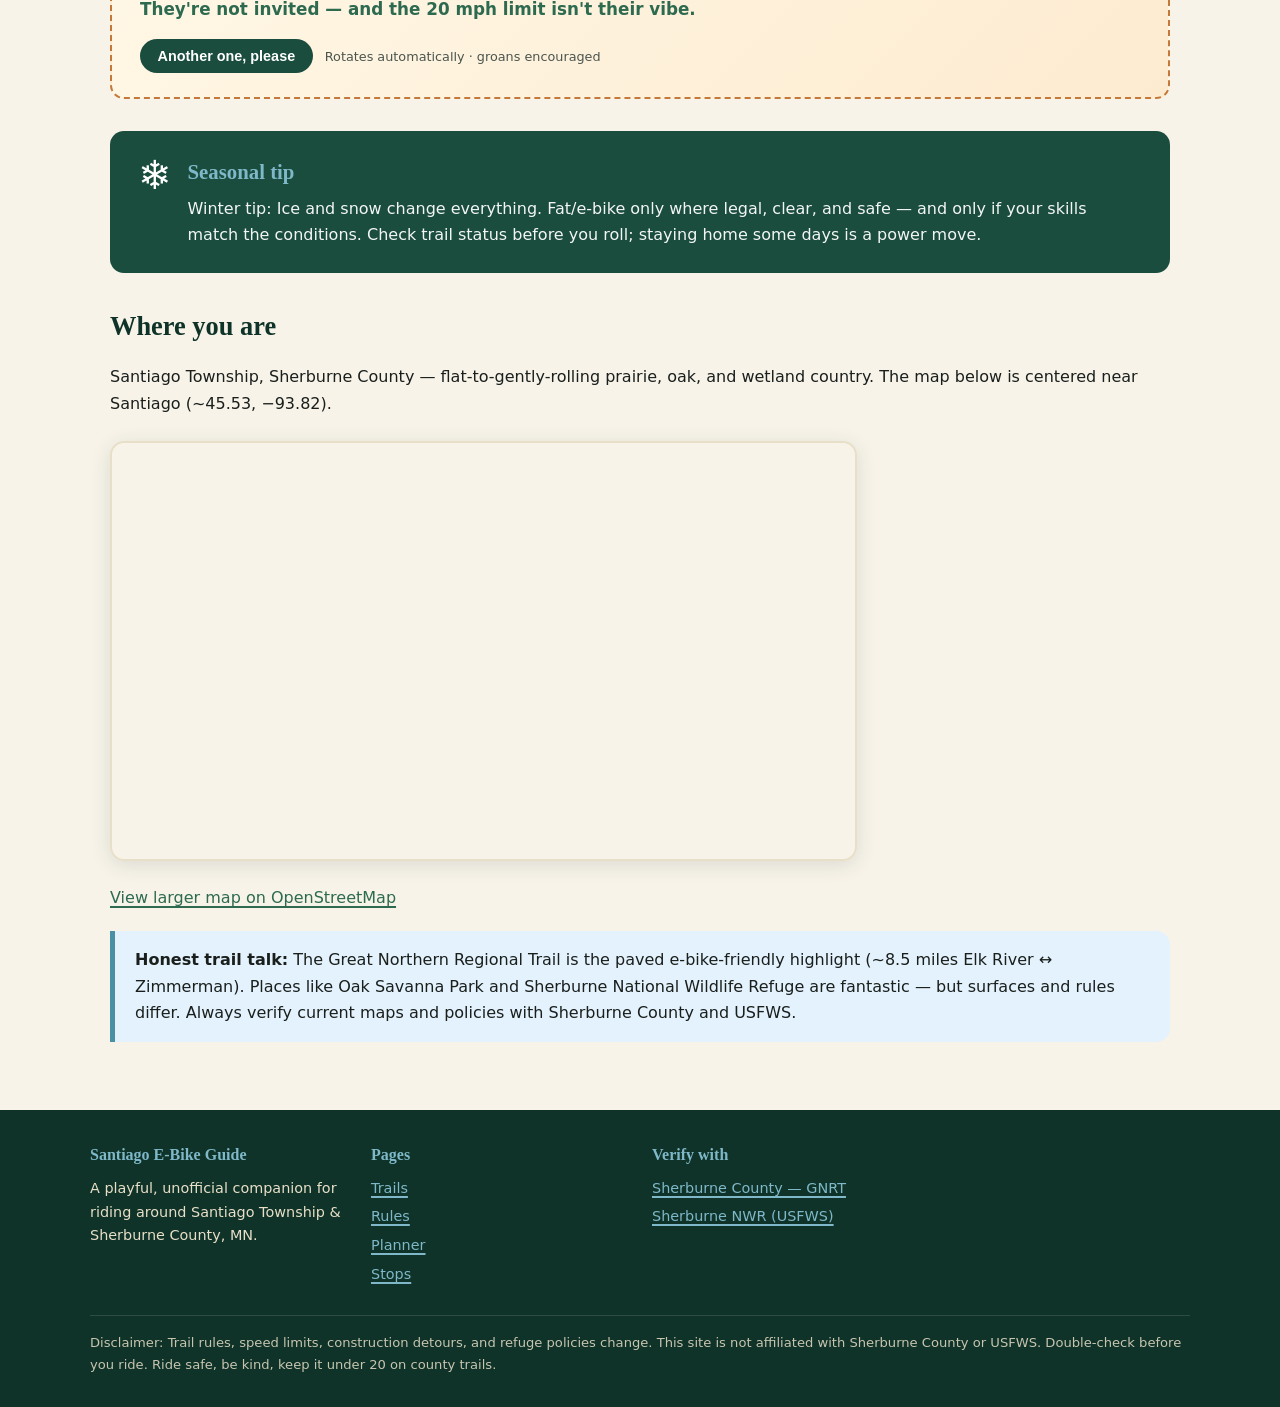
==== commit f2b29f65: "Put Photos after Safety in the nav" ====
--- a/index.html
+++ b/index.html
@@ -20,8 +20,8 @@
           <li><a href="rules.html">Rules</a></li>
           <li><a href="planner.html">Planner</a></li>
           <li><a href="stops.html">Stops</a></li>
+          <li><a href="safety.html">Safety</a></li>
           <li><a href="photos.html">Photos</a></li>
-          <li><a href="safety.html">Safety</a></li>
           <li><a href="about.html">About</a></li>
         </ul>
       </nav>
